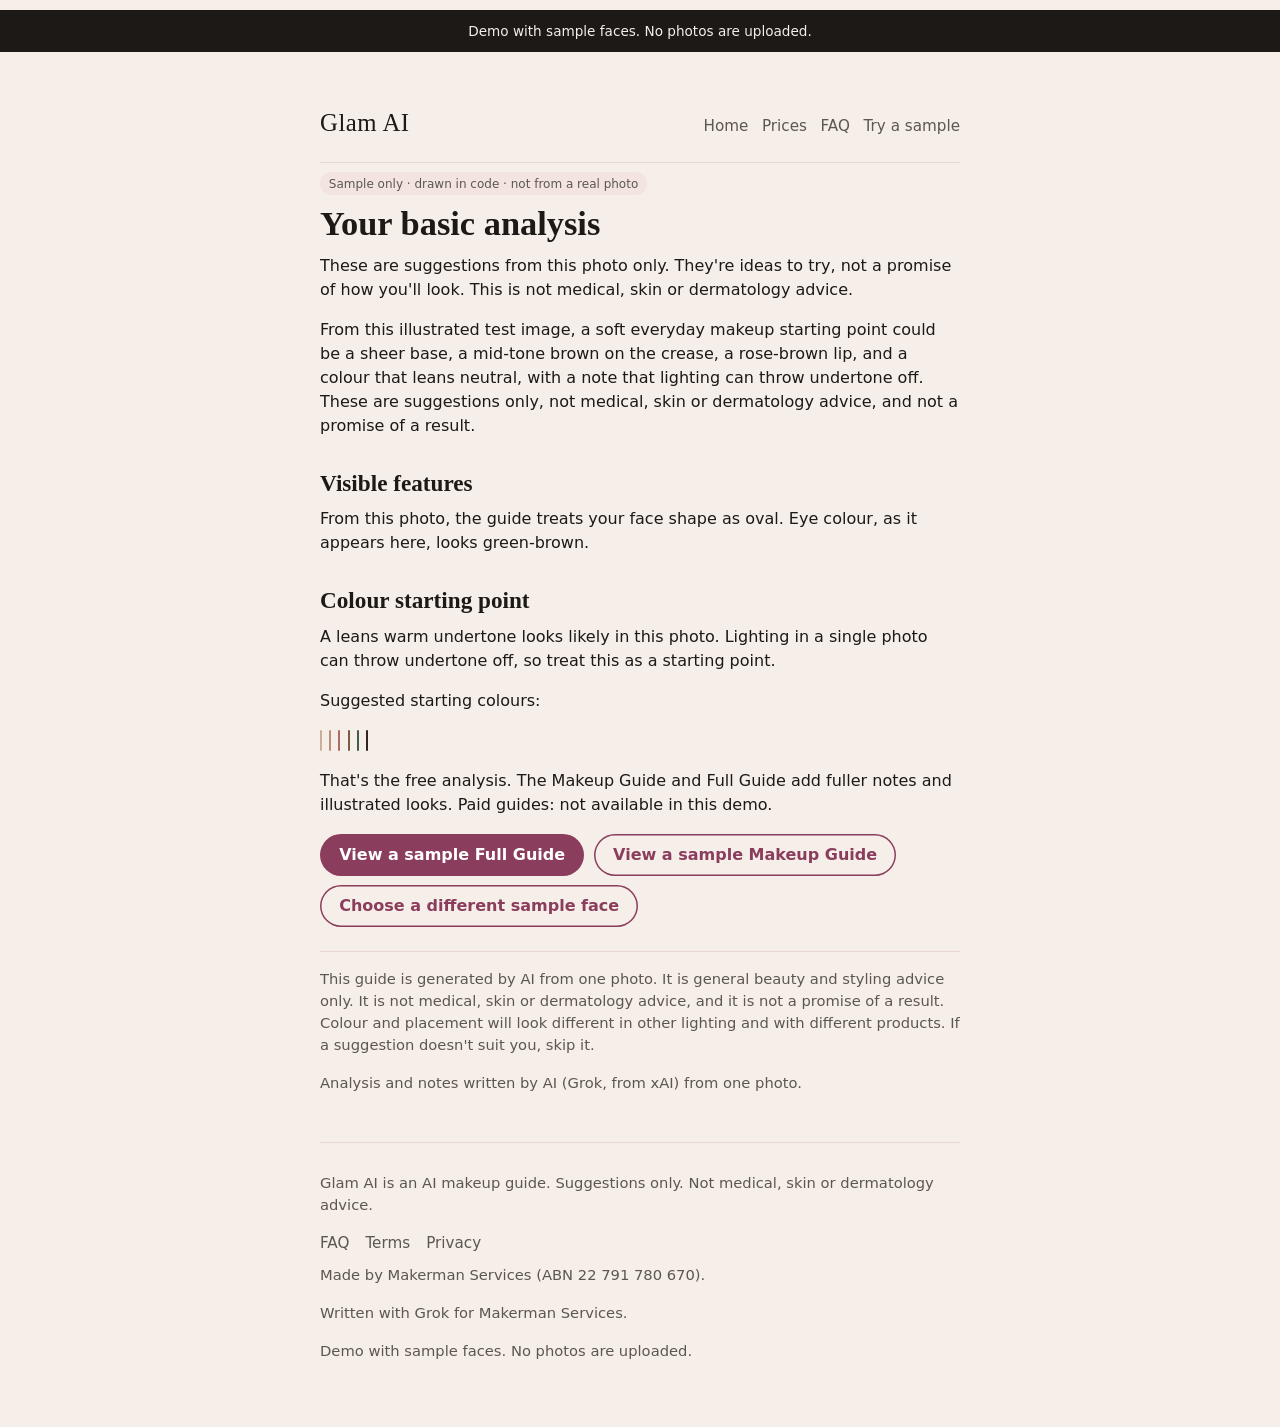
==== analysis.html @ 00dcb8e0 "Add static Glam AI click-through demo." ====
<!DOCTYPE html>
<html lang="en-AU">
<head>
  <meta charset="utf-8">
  <meta name="viewport" content="width=device-width, initial-scale=1">
  <meta name="robots" content="noindex, nofollow">
  <title>Your basic analysis — Glam AI</title>
  <link rel="stylesheet" href="css/app.css">
</head>
<body>
<p class="preview-banner">Demo with sample faces. No photos are uploaded.</p>
<div class="wrap">
<header class="site">
  <a class="brand" href="index.html">Glam AI</a>
  <nav>
    <a href="index.html">Home</a>
    <a href="prices.html">Prices</a>
    <a href="faq.html">FAQ</a>
    <a href="upload.html">Try a sample</a>
  </nav>
</header>

<p class="sample-tag">Sample only · drawn in code · not from a real photo</p>
<h1>Your basic analysis</h1>
<p>These are suggestions from this photo only. They're ideas to try, not a promise of how you'll look. This is not medical, skin or dermatology advice.</p>
  <div id="session-photo" hidden>
    <div class="portrait-frame"><img id="photo-portrait" alt="Synthetic, code-drawn sample face. Not a real person."></div>
  </div>
  <p id="reopened-no-photo" hidden>This saved guide shows your notes and illustrated looks only. The photo isn't kept with the guide.</p>
<p>From this illustrated test image, a soft everyday makeup starting point could be a sheer base, a mid-tone brown on the crease, a rose-brown lip, and a colour that leans neutral, with a note that lighting can throw undertone off. These are suggestions only, not medical, skin or dermatology advice, and not a promise of a result.</p>
<h2>Visible features</h2>
<p>From this photo, the guide treats your face shape as oval. Eye colour, as it appears here, looks green-brown.</p>
<h2>Colour starting point</h2>
<p>A leans warm undertone looks likely in this photo. Lighting in a single photo can throw undertone off, so treat this as a starting point.</p>
<p>Suggested starting colours:</p>
<div class="swatches" aria-label="Suggested starting colours">
  <div><span class="swatch" style="background:#e8c8b0"></span></div>
  <div><span class="swatch" style="background:#d9a08c"></span></div>
  <div><span class="swatch" style="background:#c47a72"></span></div>
  <div><span class="swatch" style="background:#8a6a4c"></span></div>
  <div><span class="swatch" style="background:#4a6a52"></span></div>
  <div><span class="swatch" style="background:#3b2a28"></span></div>
</div>
<p>That's the free analysis. The Makeup Guide and Full Guide add fuller notes and illustrated looks. Paid guides: not available in this demo.</p>
<p class="btn-row">
  <a class="btn" href="full-guide.html">View a sample Full Guide</a>
  <a class="btn secondary" href="guide.html">View a sample Makeup Guide</a>
  <a class="btn secondary" href="upload.html">Choose a different sample face</a>
</p>
<p class="disclaimer">This guide is generated by AI from one photo. It is general beauty and styling advice only. It is not medical, skin or dermatology advice, and it is not a promise of a result. Colour and placement will look different in other lighting and with different products. If a suggestion doesn't suit you, skip it.</p>
  <p class="helper">Analysis and notes written by AI (Grok, from xAI) from one photo.</p>

<footer class="footer">
  <p>Glam AI is an AI makeup guide. Suggestions only. Not medical, skin or dermatology advice.</p>
  <nav>
    <a href="faq.html">FAQ</a>
    <a href="terms.html">Terms</a>
    <a href="privacy.html">Privacy</a>
  </nav>
  <p>Made by Makerman Services (ABN 22 791 780 670).</p>
  <p>Written with Grok for Makerman Services.</p>
  <p class="helper">Demo with sample faces. No photos are uploaded.</p>
</footer>
</div>
<script src="js/demo.js"></script>
</body>
</html>
---- css/app.css ----
:root{
  --bg:#f6eee8;
  --ink:#1c1916;
  --muted:#5c574f;
  --card:#fffaf7;
  --accent:#8a3d5c;
  --accent-ink:#fff;
  --line:#e8d6d0;
  --soft:#f3e4df;
  --ok:#2d6a4f;
  --warn:#8a3b2b;
  --locked:#6f6a62;
  --serif:"Iowan Old Style","Palatino Linotype",Palatino,"Times New Roman",serif;
  --sans:"Segoe UI",system-ui,-apple-system,sans-serif;
  --max:42rem;
}
*{box-sizing:border-box}
html,body{margin:0;padding:0;background:var(--bg);color:var(--ink);font-family:var(--sans);line-height:1.5}
img,svg{max-width:100%;display:block}
a{color:var(--accent)}
a:focus,button:focus,input:focus{outline:2px solid var(--accent);outline-offset:2px}
.preview-banner{background:#1c1916;color:#f6eee8;font-size:.85rem;padding:.7rem 1rem;text-align:center}
.preview-banner strong{font-weight:600}
.wrap{max-width:var(--max);margin:0 auto;padding:1.25rem 1rem 3rem}
header.site{display:flex;flex-wrap:wrap;align-items:baseline;justify-content:space-between;gap:.35rem 1rem;padding:1rem 0 1.25rem;border-bottom:1px solid var(--line)}
header.site .brand{font-family:var(--serif);font-size:1.55rem;letter-spacing:.02em;color:var(--ink);text-decoration:none;white-space:nowrap}
header.site nav{display:flex;flex-wrap:wrap;gap:.15rem .85rem}
nav a{text-decoration:none;color:var(--muted);font-size:.95rem;margin:0}
nav a:hover,nav a[aria-current="page"]{color:var(--accent)}
h1,h2,h3{font-family:var(--serif);font-weight:600;line-height:1.2;margin:0 0 .6rem}
h1{font-size:2.15rem}
h2{font-size:1.45rem;margin-top:2rem}
p{margin:.6rem 0 1rem}
.lead{font-size:1.08rem;color:var(--ink)}
.muted{color:var(--muted)}
.hero{padding:2rem 0 1rem}
.btn,button.btn{display:inline-block;background:var(--accent);color:var(--accent-ink);border:0;border-radius:999px;padding:.7rem 1.2rem;font:600 1rem var(--sans);text-decoration:none;cursor:pointer}
.btn:hover{filter:brightness(.95)}
.btn[disabled],.btn.is-disabled,button.btn:disabled{background:#c9b8b4;color:#fff;cursor:not-allowed;filter:none}
.btn.secondary{background:transparent;color:var(--accent);box-shadow:inset 0 0 0 1.5px var(--accent)}
.btn-row{display:flex;flex-wrap:wrap;gap:.6rem;margin:1.1rem 0}
ol.steps,ul.plain{padding-left:1.2rem}
ol.steps li,ul.plain li{margin:.4rem 0}
.card{background:var(--card);border:1px solid var(--line);border-radius:1rem;padding:1.1rem 1.15rem;margin:1rem 0}
table.tiers{width:100%;border-collapse:collapse;background:var(--card);border-radius:1rem;overflow:hidden}
table.tiers th,table.tiers td{text-align:left;vertical-align:top;padding:.75rem .7rem;border-bottom:1px solid var(--line);font-size:.95rem}
table.tiers th{font-family:var(--serif);background:var(--soft)}
table.tiers .price{white-space:nowrap;font-weight:600}
.footer{margin-top:3rem;padding-top:1.2rem;border-top:1px solid var(--line);color:var(--muted);font-size:.92rem}
.footer nav{display:flex;gap:1rem;margin:.6rem 0}
.footer nav a{margin:0}
.disclaimer{font-size:.92rem;color:var(--muted);border-top:1px solid var(--line);padding-top:1rem;margin-top:1.5rem}
label,fieldset{display:block}
fieldset{border:1px solid var(--line);border-radius:.8rem;padding:.9rem 1rem;background:var(--card);margin:1rem 0}
.consent{display:flex;gap:.7rem;align-items:flex-start;margin:1rem 0}
.consent input{margin-top:.3rem;width:1.15rem;height:1.15rem;flex:none}
.consent input:disabled{cursor:not-allowed}
.helper{font-size:.92rem;color:var(--muted)}
.photo-tips li{margin:.25rem 0}
.swatches{display:flex;flex-wrap:wrap;gap:.45rem;margin:.7rem 0 1rem}
.swatch{width:2.4rem;height:2.4rem;border-radius:999px;border:1px solid rgba(0,0,0,.12);box-shadow:inset 0 0 0 1px rgba(255,255,255,.3)}
.swatch-label{font-size:.8rem;color:var(--muted);width:2.4rem;text-align:center}
.portrait-frame{width:min(16rem,70%);margin:0 auto 1rem;background:var(--soft);border-radius:1.1rem;padding:.6rem;border:1px solid var(--line)}
.look-grid{display:grid;gap:1.2rem}
@media(min-width:640px){.look-grid.two{grid-template-columns:1fr 1fr}.look-grid.three{grid-template-columns:1fr 1fr 1fr}}
.look-card figcaption{font-size:.88rem;color:var(--muted);margin-top:.4rem}
.g7{display:block;font-size:.85rem;color:var(--muted);margin:.35rem 0 .2rem}
.kicker{letter-spacing:.08em;text-transform:uppercase;font-size:.72rem;color:var(--muted);margin-bottom:.3rem}
/* 9:16 guide artboard */
.guide-page{display:flex;justify-content:center;padding:0 0 2rem}
.guide-artboard{width:min(22.5rem,100%);aspect-ratio:auto;background:var(--card);border:1px solid var(--line);border-radius:1.2rem;padding:1.15rem 1rem 1.4rem;box-shadow:0 10px 30px rgba(28,25,22,.06)}
.guide-artboard header{border:0;padding:0 0 .8rem;margin:0}
.guide-artboard h1{font-size:1.7rem}
.section{margin:1.1rem 0}
.colour-table{width:100%;border-collapse:collapse;font-size:.92rem}
.colour-table td{padding:.4rem 0;border-bottom:1px solid var(--line);vertical-align:top}
.colour-table td:first-child{color:var(--muted);width:5.2rem}
.sample-tag{display:inline-block;background:var(--soft);color:var(--muted);border-radius:999px;padding:.15rem .55rem;font-size:.75rem;margin-bottom:.5rem}
.faq details{background:var(--card);border:1px solid var(--line);border-radius:.7rem;padding:.7rem 1rem;margin:.55rem 0}
.faq summary{cursor:pointer;font-weight:600}
.notice-draft{background:#fff6e8;border:1px solid #ead3a4;border-radius:.7rem;padding:.8rem 1rem;font-size:.95rem}

.sample-faces{display:grid;grid-template-columns:repeat(3,1fr);gap:.8rem;margin:1rem 0}
@media(max-width:640px){.sample-faces{grid-template-columns:1fr 1fr}}
.sample-face{background:var(--card);border:1px solid var(--line);border-radius:1rem;padding:.7rem;text-align:center;text-decoration:none;color:var(--ink);display:block}
.sample-face:hover{box-shadow:0 0 0 2px var(--accent)}
.sample-face img{margin:0 auto .5rem;border-radius:.8rem}
.sample-face span{display:block;font-size:.88rem;color:var(--muted)}
.refusal-box{background:var(--card);border:1px solid var(--line);border-radius:1rem;padding:1.2rem 1.15rem;margin:1.2rem 0}
.refusal-box h1{margin-top:0}
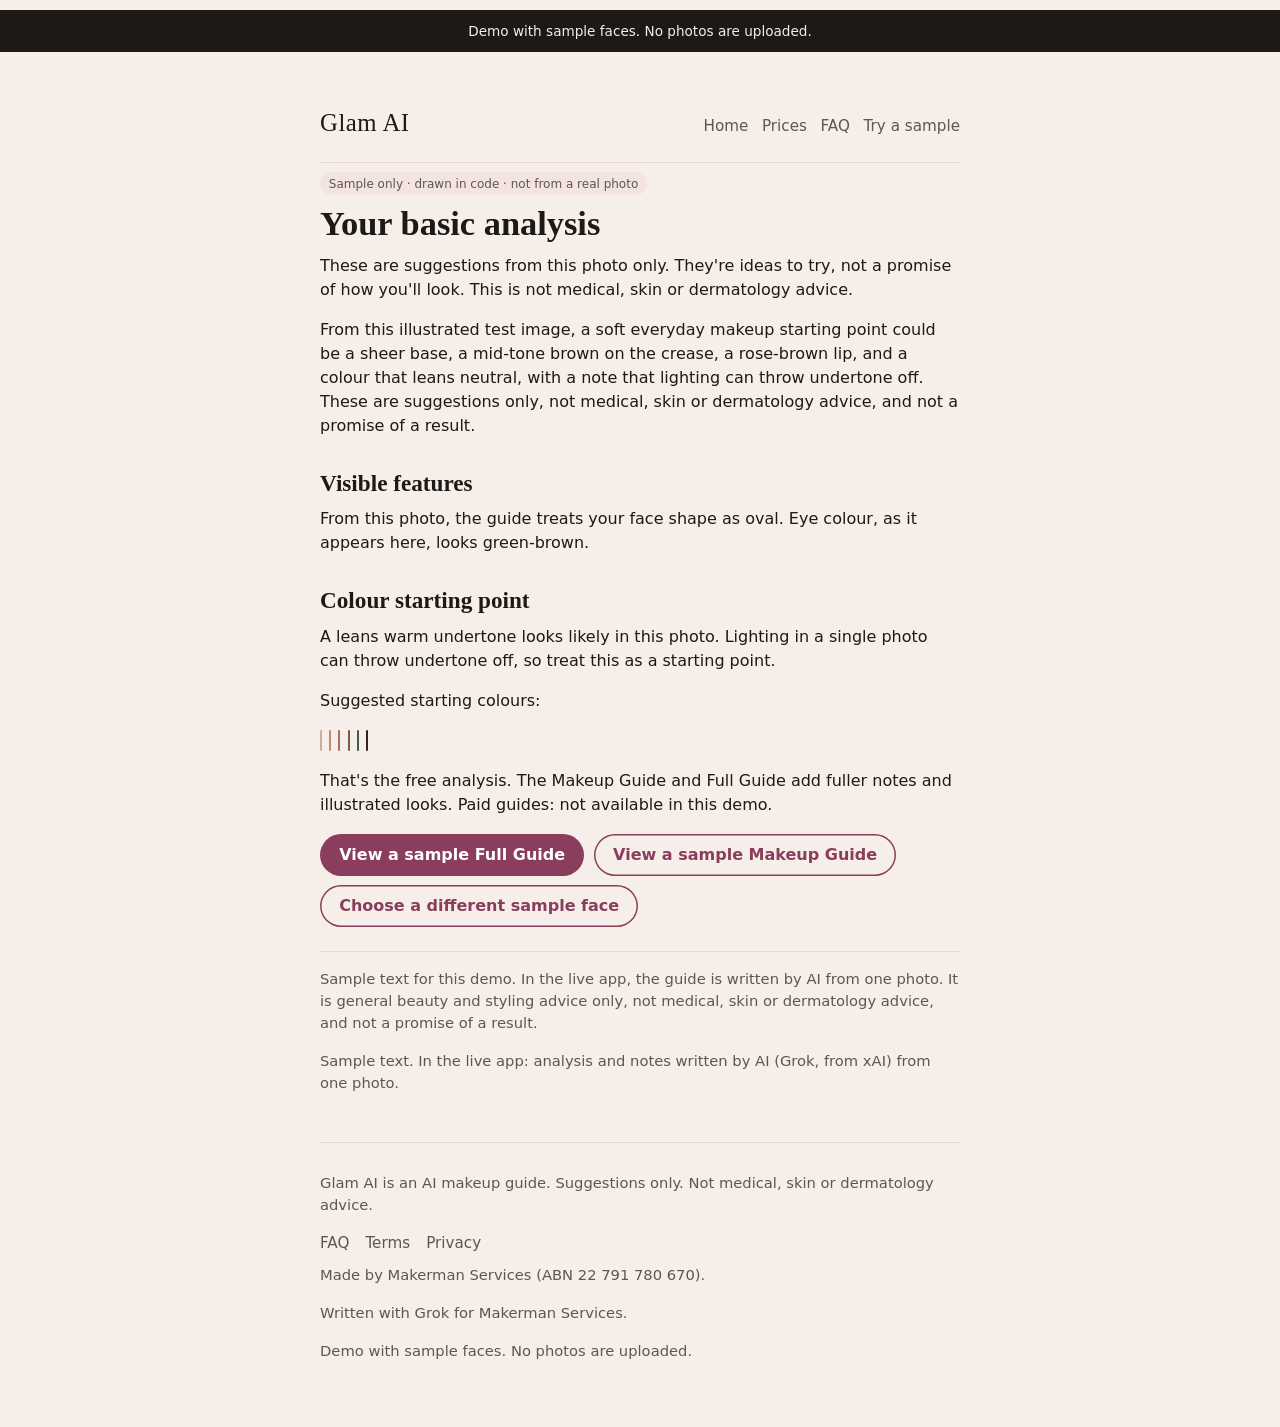
==== commit 2d35164f: "Fix sample-demo wording on looks, analysis and home. Replace look-image titles, set sample-text disc" ====
--- a/analysis.html
+++ b/analysis.html
@@ -47,8 +47,8 @@
   <a class="btn secondary" href="guide.html">View a sample Makeup Guide</a>
   <a class="btn secondary" href="upload.html">Choose a different sample face</a>
 </p>
-<p class="disclaimer">This guide is generated by AI from one photo. It is general beauty and styling advice only. It is not medical, skin or dermatology advice, and it is not a promise of a result. Colour and placement will look different in other lighting and with different products. If a suggestion doesn't suit you, skip it.</p>
-  <p class="helper">Analysis and notes written by AI (Grok, from xAI) from one photo.</p>
+<p class="disclaimer">Sample text for this demo. In the live app, the guide is written by AI from one photo. It is general beauty and styling advice only, not medical, skin or dermatology advice, and not a promise of a result.</p>
+  <p class="helper">Sample text. In the live app: analysis and notes written by AI (Grok, from xAI) from one photo.</p>
 
 <footer class="footer">
   <p>Glam AI is an AI makeup guide. Suggestions only. Not medical, skin or dermatology advice.</p>
